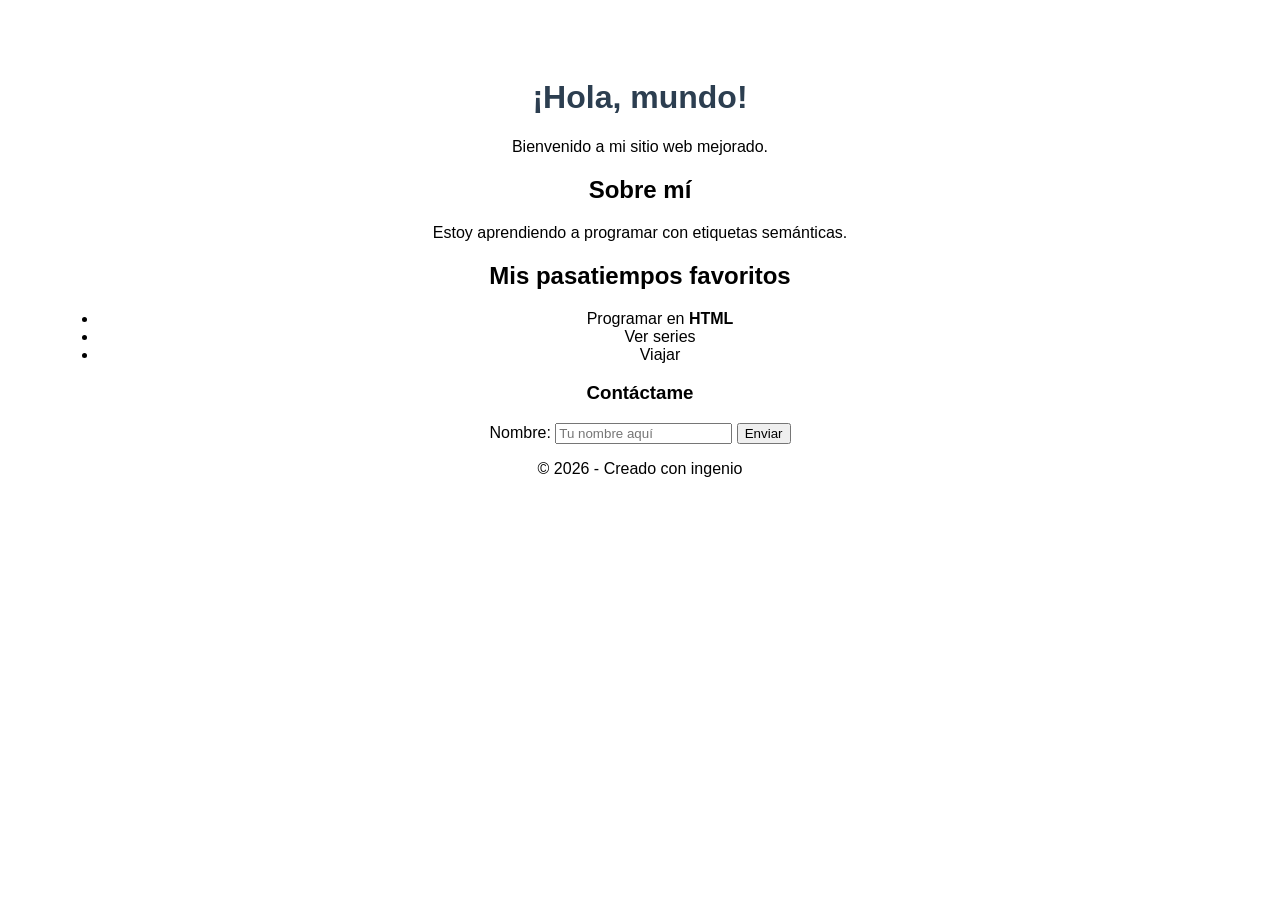
==== Hola.html @ 83a1e790 "Mi primer commit" ====
<!DOCTYPE html>
<html lang="es"> <head>
    <meta charset="UTF-8">
    <meta name="viewport" content="width=device-width, initial-scale=1.0">
    <meta name="description" content="Mi primera página web increíble">
    
    <title>Mi Gran Proyecto</title>

    <style>
        body { font-family: sans-serif; text-align: center; padding: 50px; }
        h1 { color: #2c3e50; }
    </style>
</head>
<body>

    <header>
        <h1>¡Hola, mundo!</h1>
        <p>Bienvenido a mi sitio web mejorado.</p>
    </header>

    <main>
        <section>
            <h2>Sobre mí</h2>
            <p>Estoy aprendiendo a programar con etiquetas semánticas.</p>
        </section>

        <section>
    <h2>Mis pasatiempos favoritos</h2>
    <ul>
        <li>Programar en <strong>HTML</strong></li>
        <li>Ver series</li>
        <li>Viajar</li>
    </ul>

    <h3>Contáctame</h3>
    <form>
        <label for="nombre">Nombre:</label>
        <input type="text" id="nombre" placeholder="Tu nombre aquí">
        
        <button type="submit">Enviar</button>
    </form>
</section>
    </main>

    <footer>
        <p>&copy; 2026 - Creado con ingenio</p>
    </footer>

</body>
</html>
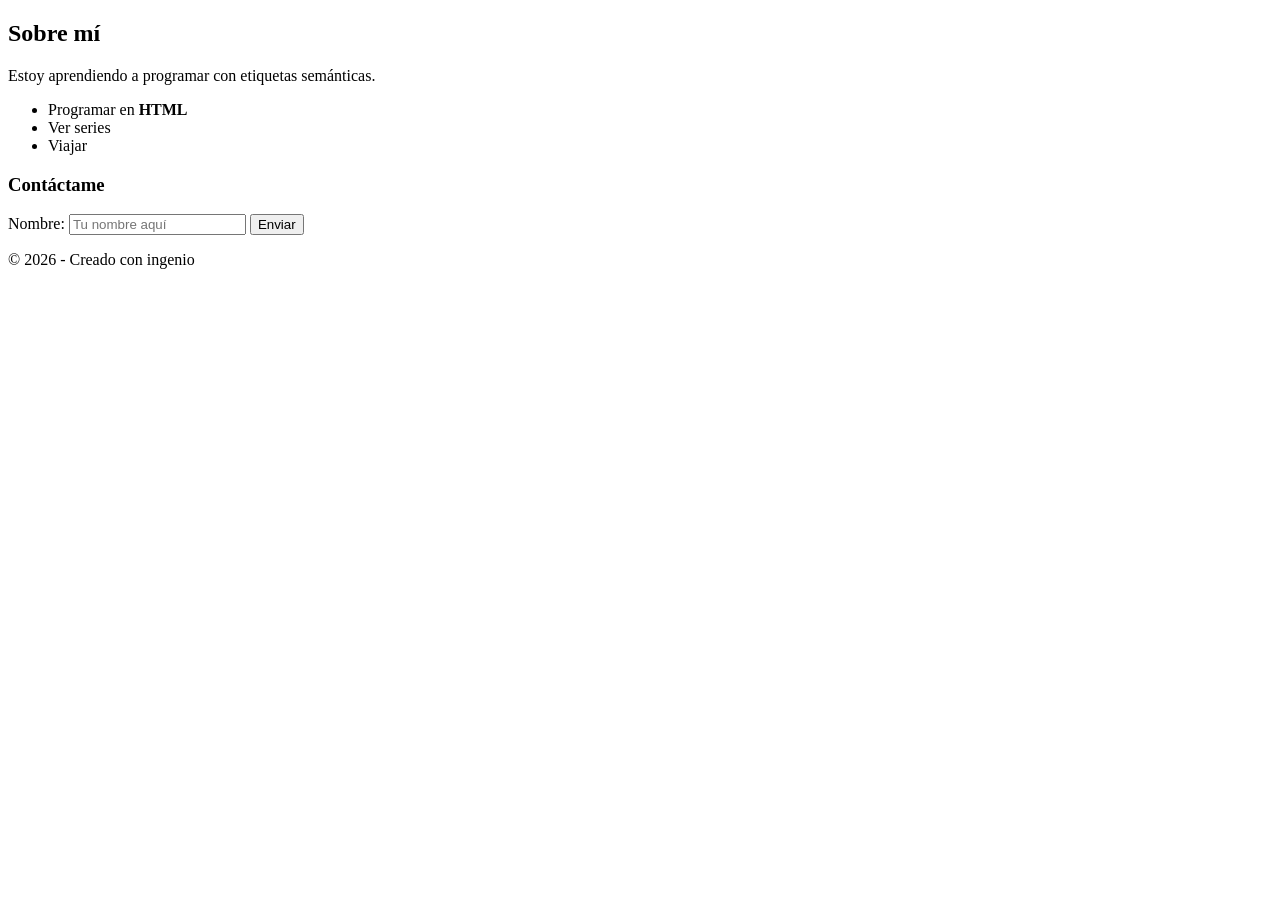
==== commit 88febf8e: "Mi primer commit2" ====
--- a/Hola.html
+++ b/Hola.html
@@ -1,22 +1,8 @@
 <!DOCTYPE html>
-<html lang="es"> <head>
-    <meta charset="UTF-8">
-    <meta name="viewport" content="width=device-width, initial-scale=1.0">
-    <meta name="description" content="Mi primera página web increíble">
-    
-    <title>Mi Gran Proyecto</title>
-
-    <style>
-        body { font-family: sans-serif; text-align: center; padding: 50px; }
-        h1 { color: #2c3e50; }
-    </style>
-</head>
+<html lang="es"> 
 <body>
 
-    <header>
-        <h1>¡Hola, mundo!</h1>
-        <p>Bienvenido a mi sitio web mejorado.</p>
-    </header>
+    
 
     <main>
         <section>
@@ -25,7 +11,7 @@
         </section>
 
         <section>
-    <h2>Mis pasatiempos favoritos</h2>
+            
     <ul>
         <li>Programar en <strong>HTML</strong></li>
         <li>Ver series</li>
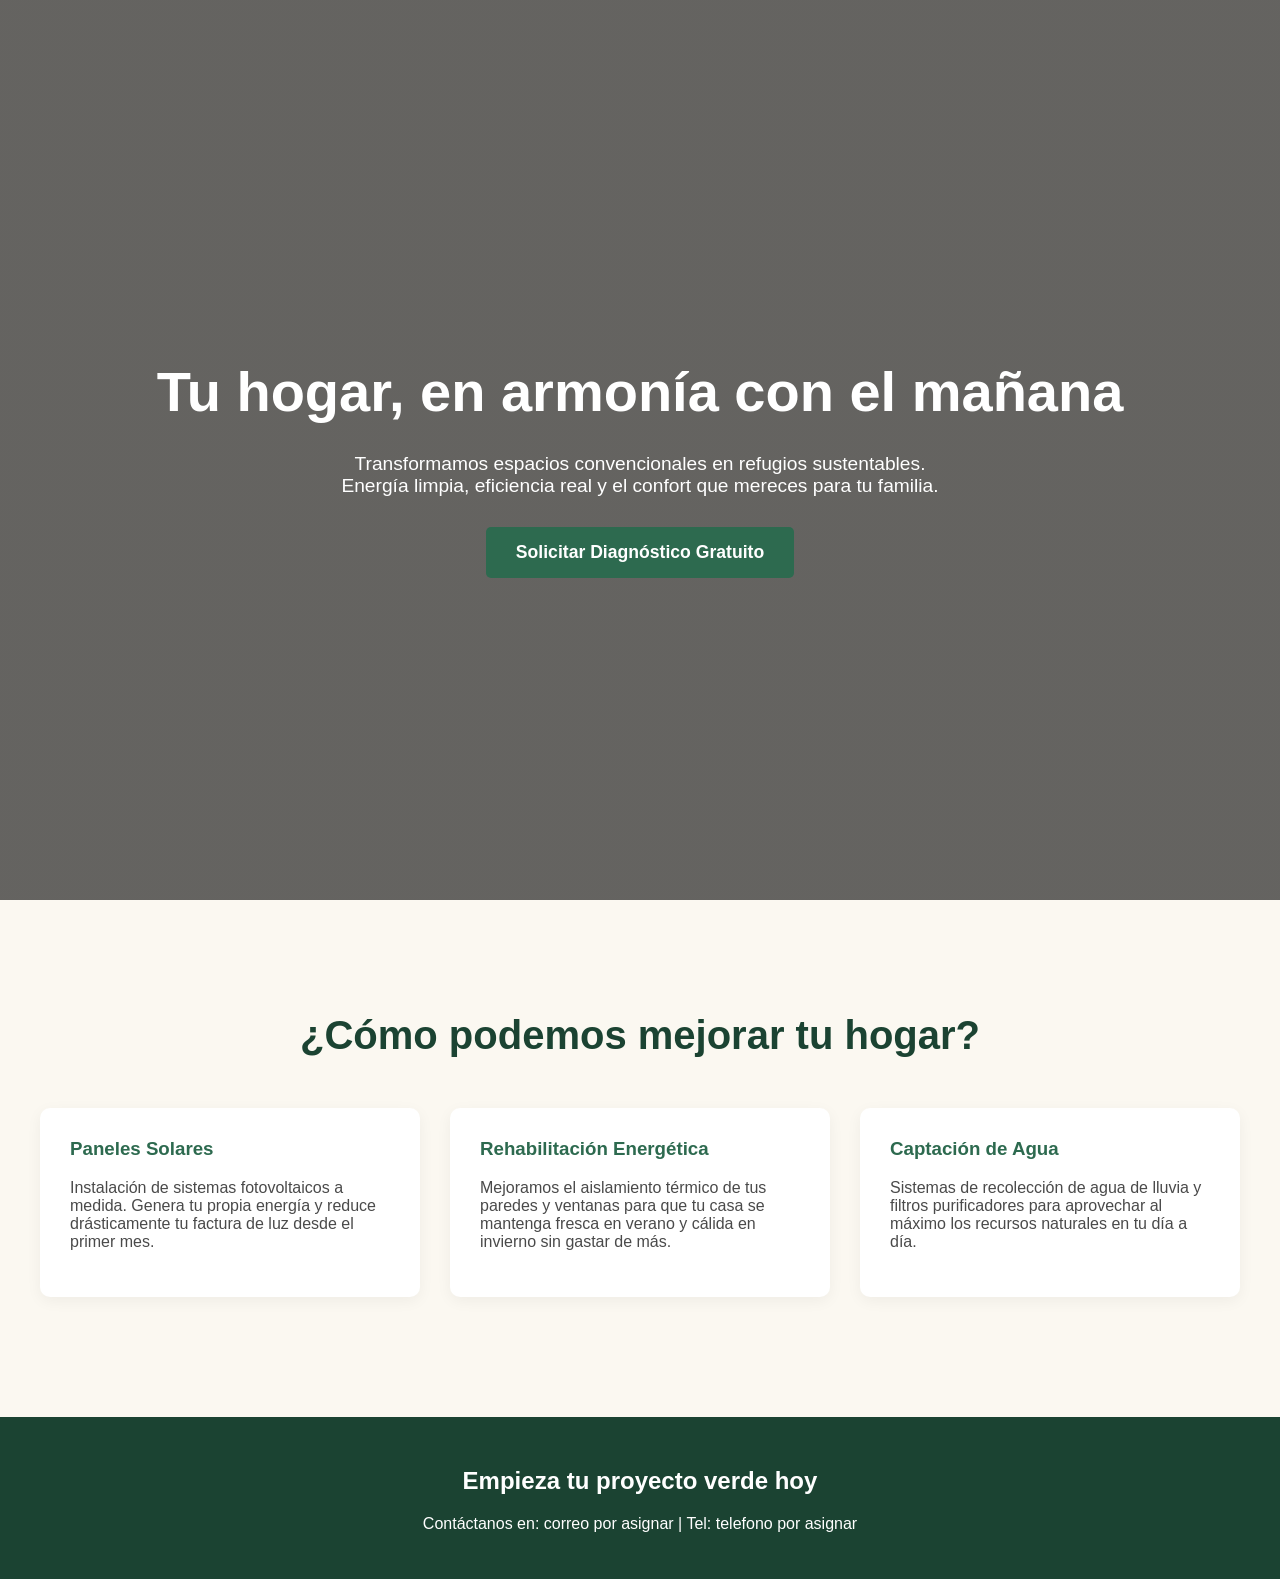
==== commit 534324a1: "Mi primer commit: estructura inicial de la página" ====
--- a/Hola.html
+++ b/Hola.html
@@ -1,35 +1,148 @@
 <!DOCTYPE html>
-<html lang="es"> 
+<html lang="es">
+<head>
+    <meta charset="UTF-8">
+    <meta name="viewport" content="width=device-width, initial-scale=1.0">
+    <title>Endogenesis | Rehabilitación y Paneles Solares</title>
+    <style>
+        /* Estilos básicos para que se vea genial desde el inicio */
+        :root {
+            --verde-principal: #2d6a4f;
+            --verde-oscuro: #1b4332;
+            --crema: #fbf8f1;
+            --gris-texto: #4a4a4a;
+        }
+
+        body {
+            font-family: 'Segoe UI', Tahoma, Geneva, Verdana, sans-serif;
+            margin: 0;
+            padding: 0;
+            background-color: var(--crema);
+            color: var(--gris-texto);
+        }
+
+        /* Sección Hero (La primera impresión con imagen de fondo) */
+        .hero {
+            /* Usamos una imagen libre de derechos de Unsplash como ejemplo realista */
+            background-image: linear-gradient(rgba(0, 0, 0, 0.6), rgba(0, 0, 0, 0.6)), url('https://images.unsplash.com/photo-1509391366360-120098f99e3a?ixlib=rb-4.0.3&auto=format&fit=crop&w=1920&q=80');
+            background-size: cover;
+            background-position: center;
+            height: 100vh;
+            display: flex;
+            flex-direction: column;
+            justify-content: center;
+            align-items: center;
+            text-align: center;
+            color: white;
+            padding: 0 20px;
+        }
+
+        .hero h1 {
+            font-size: 3.5rem;
+            margin-bottom: 10px;
+        }
+
+        .hero p {
+            font-size: 1.2rem;
+            max-width: 600px;
+            margin-bottom: 30px;
+        }
+
+        .btn {
+            background-color: var(--verde-principal);
+            color: white;
+            padding: 15px 30px;
+            text-decoration: none;
+            font-size: 1.1rem;
+            border-radius: 5px;
+            font-weight: bold;
+            transition: background 0.3s ease;
+        }
+
+        .btn:hover {
+            background-color: var(--verde-oscuro);
+        }
+
+        /* Sección de Servicios */
+        .servicios {
+            padding: 80px 20px;
+            text-align: center;
+            max-width: 1200px;
+            margin: 0 auto;
+        }
+
+        .servicios h2 {
+            font-size: 2.5rem;
+            color: var(--verde-oscuro);
+            margin-bottom: 50px;
+        }
+
+        .grid-servicios {
+            display: flex;
+            gap: 30px;
+            flex-wrap: wrap;
+            justify-content: center;
+        }
+
+        .tarjeta {
+            background: white;
+            padding: 30px;
+            border-radius: 10px;
+            box-shadow: 0 4px 15px rgba(0,0,0,0.05);
+            flex: 1;
+            min-width: 250px;
+            max-width: 350px;
+            text-align: left;
+        }
+
+        .tarjeta h3 {
+            color: var(--verde-principal);
+            margin-top: 0;
+        }
+
+        /* Pie de página */
+        footer {
+            background-color: var(--verde-oscuro);
+            color: white;
+            text-align: center;
+            padding: 30px 20px;
+            margin-top: 40px;
+        }
+    </style>
+</head>
 <body>
 
-    
+    <header class="hero">
+        <h1>Tu hogar, en armonía con el mañana</h1>
+        <p>Transformamos espacios convencionales en refugios sustentables. Energía limpia, eficiencia real y el confort que mereces para tu familia.</p>
+        <a href="#contacto" class="btn">Solicitar Diagnóstico Gratuito</a>
+    </header>
 
-    <main>
-        <section>
-            <h2>Sobre mí</h2>
-            <p>Estoy aprendiendo a programar con etiquetas semánticas.</p>
-        </section>
+    <section class="servicios">
+        <h2>¿Cómo podemos mejorar tu hogar?</h2>
+        <div class="grid-servicios">
+            
+            <div class="tarjeta">
+                <h3>Paneles Solares</h3>
+                <p>Instalación de sistemas fotovoltaicos a medida. Genera tu propia energía y reduce drásticamente tu factura de luz desde el primer mes.</p>
+            </div>
 
-        <section>
-            
-    <ul>
-        <li>Programar en <strong>HTML</strong></li>
-        <li>Ver series</li>
-        <li>Viajar</li>
-    </ul>
+            <div class="tarjeta">
+                <h3>Rehabilitación Energética</h3>
+                <p>Mejoramos el aislamiento térmico de tus paredes y ventanas para que tu casa se mantenga fresca en verano y cálida en invierno sin gastar de más.</p>
+            </div>
 
-    <h3>Contáctame</h3>
-    <form>
-        <label for="nombre">Nombre:</label>
-        <input type="text" id="nombre" placeholder="Tu nombre aquí">
-        
-        <button type="submit">Enviar</button>
-    </form>
-</section>
-    </main>
+            <div class="tarjeta">
+                <h3>Captación de Agua</h3>
+                <p>Sistemas de recolección de agua de lluvia y filtros purificadores para aprovechar al máximo los recursos naturales en tu día a día.</p>
+            </div>
 
-    <footer>
-        <p>&copy; 2026 - Creado con ingenio</p>
+        </div>
+    </section>
+
+    <footer id="contacto">
+        <h2>Empieza tu proyecto verde hoy</h2>
+        <p>Contáctanos en: correo por asignar | Tel: telefono por asignar</p>
     </footer>
 
 </body>
